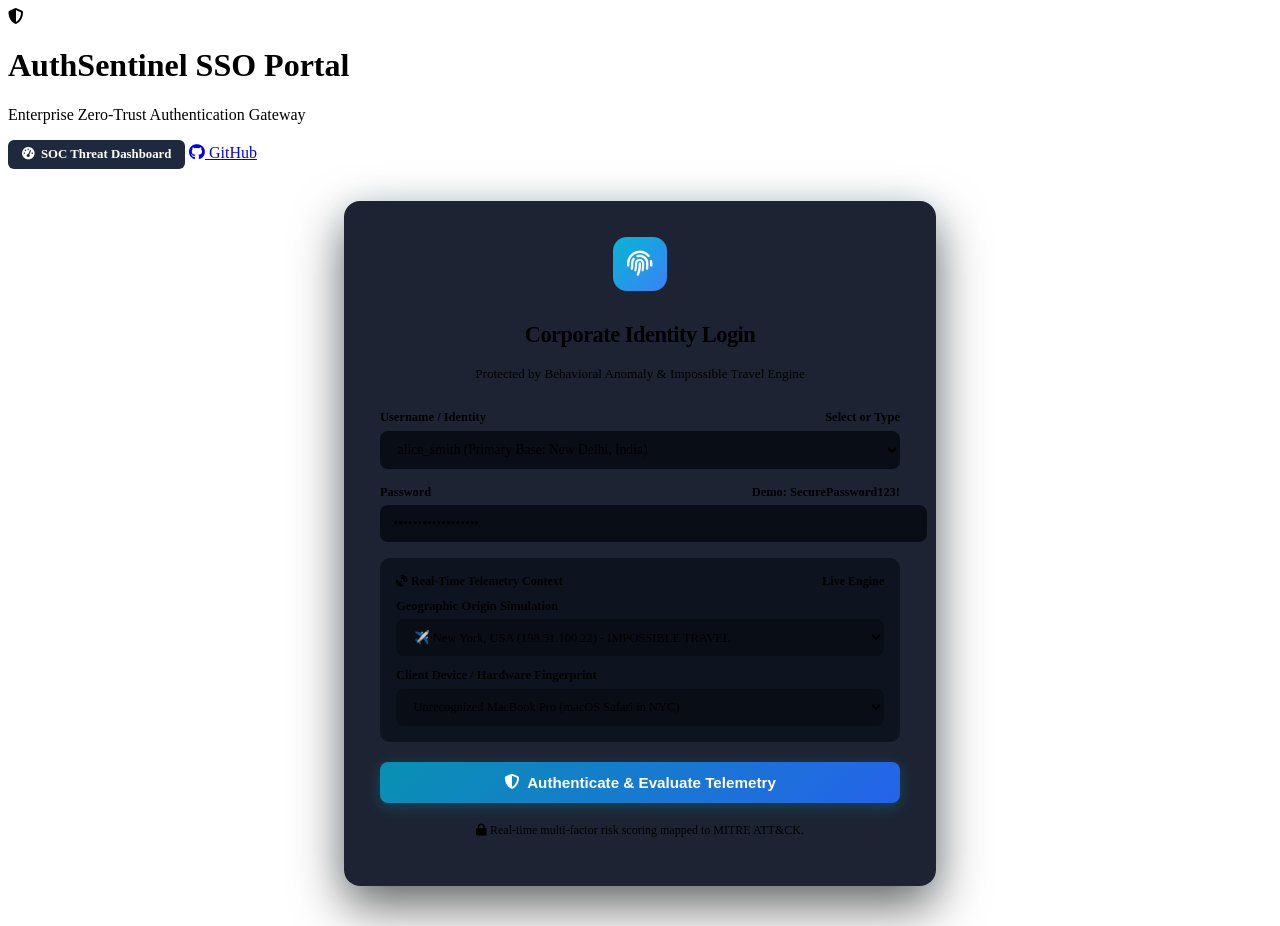
==== app/static/login.html @ 96bc302a "feat: add dedicated /login enterprise portal and connect with SOC dashboard" ====
<!DOCTYPE html>
<html lang="en">
<head>
    <meta charset="UTF-8">
    <meta name="viewport" content="width=device-width, initial-scale=1.0">
    <title>Enterprise Single Sign-On | AuthSentinel Protected Portal</title>
    
    <!-- Google Fonts & Font Awesome Icons -->
    <link rel="preconnect" href="https://fonts.googleapis.com">
    <link rel="preconnect" href="https://fonts.gstatic.com" crossorigin>
    <link href="https://fonts.googleapis.com/css2?family=JetBrains+Mono:wght@400;500;700&family=Plus+Jakarta+Sans:wght@400;500;600;700;800&display=swap" rel="stylesheet">
    <link rel="stylesheet" href="https://cdnjs.cloudflare.com/ajax/libs/font-awesome/6.5.1/css/all.min.css">
    
    <!-- Custom Styles -->
    <link rel="stylesheet" href="/static/css/style.css">
    <style>
        body {
            display: flex;
            flex-direction: column;
            min-height: 100vh;
        }
        .login-page-container {
            flex: 1;
            display: flex;
            align-items: center;
            justify-content: center;
            padding: 2rem 1rem;
            position: relative;
            z-index: 10;
        }
        .login-box {
            background: rgba(17, 24, 39, 0.95);
            backdrop-filter: blur(16px);
            border: 1px solid var(--border-highlight);
            border-radius: 16px;
            width: 100%;
            max-width: 520px;
            padding: 2.25rem;
            box-shadow: 0 20px 50px rgba(0, 0, 0, 0.6), 0 0 30px rgba(6, 182, 212, 0.1);
        }
        .login-header {
            text-align: center;
            margin-bottom: 1.75rem;
        }
        .login-header .logo-badge {
            width: 54px;
            height: 54px;
            background: linear-gradient(135deg, #06b6d4, #3b82f6);
            border-radius: 14px;
            display: inline-flex;
            align-items: center;
            justify-content: center;
            font-size: 1.6rem;
            color: #fff;
            box-shadow: 0 0 25px var(--accent-cyan-glow);
            margin-bottom: 0.75rem;
        }
        .login-header h2 {
            font-size: 1.4rem;
            font-weight: 800;
            letter-spacing: -0.5px;
        }
        .login-header p {
            font-size: 0.82rem;
            color: var(--text-secondary);
            margin-top: 0.25rem;
        }
        .telemetry-simulator-card {
            background: #0d131f;
            border: 1px dashed var(--border-color);
            border-radius: 10px;
            padding: 1rem;
            margin-bottom: 1.25rem;
        }
        .telemetry-title {
            font-size: 0.75rem;
            font-weight: 700;
            color: var(--accent-cyan);
            font-family: var(--font-mono);
            display: flex;
            align-items: center;
            justify-content: space-between;
            margin-bottom: 0.6rem;
        }
        .input-group {
            margin-bottom: 1rem;
        }
        .input-group label {
            display: flex;
            justify-content: space-between;
            font-size: 0.78rem;
            font-weight: 600;
            color: var(--text-secondary);
            margin-bottom: 0.35rem;
            font-family: var(--font-mono);
        }
        .input-control {
            width: 100%;
            background: #090d16;
            border: 1px solid var(--border-color);
            border-radius: 8px;
            padding: 0.65rem 0.85rem;
            font-size: 0.85rem;
            color: var(--text-primary);
            font-family: var(--font-sans);
            outline: none;
            transition: all 0.2s;
        }
        .input-control:focus {
            border-color: var(--accent-cyan);
            box-shadow: 0 0 10px rgba(6, 182, 212, 0.2);
        }
        .btn-signin {
            width: 100%;
            background: linear-gradient(135deg, #0891b2, #2563eb);
            color: #fff;
            border: none;
            border-radius: 8px;
            padding: 0.75rem;
            font-size: 0.95rem;
            font-weight: 700;
            cursor: pointer;
            transition: all 0.2s;
            display: flex;
            align-items: center;
            justify-content: center;
            gap: 0.5rem;
            box-shadow: 0 4px 15px rgba(6, 182, 212, 0.25);
            margin-top: 1.25rem;
        }
        .btn-signin:hover {
            transform: translateY(-1px);
            box-shadow: 0 6px 20px rgba(6, 182, 212, 0.35);
        }
        .login-alert-banner {
            border-radius: 10px;
            padding: 1rem;
            margin-top: 1.25rem;
            font-size: 0.82rem;
            display: none;
            animation: fadeIn 0.3s ease-in-out;
        }
        @keyframes fadeIn {
            from { opacity: 0; transform: translateY(-5px); }
            to { opacity: 1; transform: translateY(0); }
        }
        .alert-success-box {
            background: rgba(16, 185, 129, 0.15);
            border: 1px solid rgba(16, 185, 129, 0.4);
            color: #34d399;
        }
        .alert-danger-box {
            background: rgba(239, 68, 68, 0.15);
            border: 1px solid rgba(239, 68, 68, 0.4);
            color: #f87171;
        }
        .alert-warning-box {
            background: rgba(245, 158, 11, 0.15);
            border: 1px solid rgba(245, 158, 11, 0.4);
            color: #fbbf24;
        }
        .alert-detail-row {
            margin-top: 0.5rem;
            font-family: var(--font-mono);
            font-size: 0.76rem;
            border-top: 1px dashed rgba(255, 255, 255, 0.1);
            padding-top: 0.5rem;
        }
        .nav-link-btn {
            background: #1f293d;
            color: #fff;
            text-decoration: none;
            padding: 0.45rem 0.85rem;
            border-radius: 6px;
            font-size: 0.8rem;
            font-weight: 600;
            display: inline-flex;
            align-items: center;
            gap: 0.4rem;
            border: 1px solid var(--border-color);
            transition: all 0.2s;
        }
        .nav-link-btn:hover {
            border-color: var(--accent-cyan);
            background: #25334e;
        }
        .footer-note {
            text-align: center;
            font-size: 0.75rem;
            color: var(--text-muted);
            margin-top: 1.25rem;
            font-family: var(--font-mono);
        }
    </style>
</head>
<body class="bg-dark text-light">

    <!-- Top Navigation Header -->
    <header class="soc-header">
        <div class="soc-brand">
            <div class="brand-logo">
                <i class="fa-solid fa-shield-halved"></i>
            </div>
            <div class="brand-text">
                <h1>AuthSentinel <span>SSO Portal</span></h1>
                <p>Enterprise Zero-Trust Authentication Gateway</p>
            </div>
        </div>

        <div class="soc-status-bar">
            <a href="/" class="nav-link-btn">
                <i class="fa-solid fa-gauge-high text-cyan"></i> SOC Threat Dashboard
            </a>
            <a href="https://github.com/itz8Mahith/Suspicious-login-detection-system" target="_blank" class="btn-github">
                <i class="fa-brands fa-github"></i> GitHub
            </a>
        </div>
    </header>

    <!-- Main Login Container -->
    <main class="login-page-container">
        <div class="login-box">
            
            <div class="login-header">
                <div class="logo-badge">
                    <i class="fa-solid fa-fingerprint"></i>
                </div>
                <h2>Corporate Identity Login</h2>
                <p>Protected by Behavioral Anomaly & Impossible Travel Engine</p>
            </div>

            <form id="enterpriseLoginForm" onsubmit="handleLoginSubmit(event)">
                
                <!-- Identity Credentials -->
                <div class="input-group">
                    <label>
                        <span>Username / Identity</span>
                        <span class="text-cyan">Select or Type</span>
                    </label>
                    <select id="loginUsername" class="input-control" onchange="syncUserPreset(this.value)">
                        <option value="alice_smith">alice_smith (Primary Base: New Delhi, India)</option>
                        <option value="bob_jones">bob_jones (Primary Base: San Francisco, USA)</option>
                    </select>
                </div>

                <div class="input-group">
                    <label>
                        <span>Password</span>
                        <span class="text-muted">Demo: SecurePassword123!</span>
                    </label>
                    <input type="password" id="loginPassword" class="input-control" value="SecurePassword123!" required>
                </div>

                <!-- Simulation Telemetry Picker -->
                <div class="telemetry-simulator-card">
                    <div class="telemetry-title">
                        <span><i class="fa-solid fa-satellite-dish"></i> Real-Time Telemetry Context</span>
                        <span class="badge badge-accent">Live Engine</span>
                    </div>

                    <div class="input-group" style="margin-bottom: 0.75rem;">
                        <label>Geographic Origin Simulation</label>
                        <select id="loginLocation" class="input-control" style="font-family: var(--font-mono); font-size: 0.78rem;">
                            <option value="103.21.124.5">📍 New Delhi, India (103.21.124.5) - Alice's Baseline</option>
                            <option value="198.51.100.22" selected>✈️ New York, USA (198.51.100.22) - IMPOSSIBLE TRAVEL</option>
                            <option value="198.51.100.99">📍 San Francisco, USA (198.51.100.99) - Bob's Baseline</option>
                            <option value="185.220.101.5">🕵️ Frankfurt, Germany (185.220.101.5) - Tor Exit Node</option>
                            <option value="103.24.150.10">📍 Bengaluru, India (103.24.150.10) - Corporate Hub</option>
                        </select>
                    </div>

                    <div class="input-group" style="margin-bottom: 0;">
                        <label>Client Device / Hardware Fingerprint</label>
                        <select id="loginDevice" class="input-control" style="font-family: var(--font-mono); font-size: 0.78rem;">
                            <option value="fp_alice_workstation_dell">Verified Corporate Workstation (Dell Windows 11)</option>
                            <option value="fp_unauthorized_mac_nyc" selected>Unrecognized MacBook Pro (macOS Safari in NYC)</option>
                            <option value="fp_tor_bundle_node">Tor Browser Bundle (Linux x86_64)</option>
                            <option value="fp_novel_iphone15">Mobile Device (Apple iPhone 15 Pro)</option>
                        </select>
                    </div>
                </div>

                <button type="submit" class="btn-signin" id="btnSubmit">
                    <i class="fa-solid fa-shield-halved"></i> Authenticate & Evaluate Telemetry
                </button>

            </form>

            <!-- Dynamic Result Alert Box -->
            <div id="loginResultBanner" class="login-alert-banner">
                <div id="bannerHeader" style="display: flex; align-items: center; gap: 0.5rem; font-weight: 700;">
                    <!-- Injected dynamically -->
                </div>
                <div id="bannerContent" style="margin-top: 0.35rem;">
                    <!-- Injected dynamically -->
                </div>
                <div id="bannerDetails" class="alert-detail-row">
                    <!-- Injected telemetry details -->
                </div>
                <div style="margin-top: 0.75rem; text-align: right;">
                    <a href="/" class="nav-link-btn" style="font-size: 0.75rem; padding: 0.35rem 0.7rem;">
                        View Threat Incident on SOC Map &rarr;
                    </a>
                </div>
            </div>

            <p class="footer-note">
                <i class="fa-solid fa-lock text-cyan"></i> Real-time multi-factor risk scoring mapped to MITRE ATT&CK.
            </p>

        </div>
    </main>

    <script>
        function syncUserPreset(username) {
            const locSelect = document.getElementById('loginLocation');
            const devSelect = document.getElementById('loginDevice');
            if (username === 'alice_smith') {
                locSelect.value = '198.51.100.22'; // Default to impossible travel test
                devSelect.value = 'fp_unauthorized_mac_nyc';
            } else {
                locSelect.value = '198.51.100.99';
                devSelect.value = 'fp_alice_workstation_dell';
            }
        }

        async function handleLoginSubmit(event) {
            event.preventDefault();
            const btn = document.getElementById('btnSubmit');
            const banner = document.getElementById('loginResultBanner');
            const header = document.getElementById('bannerHeader');
            const content = document.getElementById('bannerContent');
            const details = document.getElementById('bannerDetails');

            btn.disabled = true;
            btn.innerHTML = `<i class="fa-solid fa-spinner fa-spin"></i> Analyzing Telemetry...`;
            banner.style.display = 'none';

            const username = document.getElementById('loginUsername').value;
            const password = document.getElementById('loginPassword').value;
            const ip = document.getElementById('loginLocation').value;
            const device = document.getElementById('loginDevice').value;

            try {
                const res = await fetch('/api/auth/login', {
                    method: 'POST',
                    headers: { 'Content-Type': 'application/json' },
                    body: JSON.stringify({
                        username: username,
                        password: password,
                        ip_address: ip,
                        user_agent: device,
                        device_fingerprint: device
                    })
                });

                const data = await res.json();
                const evalData = data.evaluation;
                banner.style.display = 'block';

                if (evalData.risk_score < 30 && evalData.action === 'ALLOW') {
                    banner.className = 'login-alert-banner alert-success-box';
                    header.innerHTML = `<i class="fa-solid fa-circle-check"></i> Authentication Granted (Low Risk)`;
                    content.innerHTML = `Welcome, <strong>${evalData.username}</strong>. Your login aligns with your verified behavioral baseline.`;
                    details.innerHTML = `Risk Score: <strong>${evalData.risk_score}/100</strong> | Location: ${evalData.geolocation.city}, ${evalData.geolocation.country} | Action: ALLOW`;
                } else if (evalData.action === 'BLOCK_AND_LOCK') {
                    banner.className = 'login-alert-banner alert-danger-box';
                    header.innerHTML = `<i class="fa-solid fa-ban"></i> 🚨 ACCESS BLOCKED & ACCOUNT LOCKED`;
                    content.innerHTML = `Critical threat indicators detected. The session has been terminated and the account is quarantined.`;
                    details.innerHTML = `Risk Score: <strong>${evalData.risk_score}/100 [CRITICAL]</strong> | Rules Triggered: ${evalData.triggered_rules.map(r => r.name).join(', ')}`;
                } else {
                    banner.className = 'login-alert-banner alert-warning-box';
                    const travel = evalData.impossible_travel_telemetry;
                    header.innerHTML = `<i class="fa-solid fa-triangle-exclamation"></i> ⚠️ SUSPICIOUS LOGIN DETECTED`;
                    
                    if (travel) {
                        content.innerHTML = `<strong>Impossible Travel Physics Violation:</strong> Physical jump of <strong>${travel.distance_km} km</strong> at <strong>${travel.speed_kmh} km/h</strong> (${travel.origin} &rarr; ${travel.destination}) exceeds airline speed limits!`;
                    } else {
                        content.innerHTML = `Suspicious login pattern detected. Secondary Multi-Factor Authentication (MFA) required.`;
                    }
                    
                    details.innerHTML = `Risk Score: <strong>${evalData.risk_score}/100 [${evalData.risk_level}]</strong> | MITRE ATT&CK: ${evalData.triggered_rules[0]?.mitre?.technique_id || 'T1078'} | Action: ${evalData.action}`;
                }

            } catch (err) {
                banner.style.display = 'block';
                banner.className = 'login-alert-banner alert-danger-box';
                header.innerHTML = `<i class="fa-solid fa-circle-xmark"></i> Connection Error`;
                content.innerHTML = err.message || "Failed to reach detection gateway.";
                details.innerHTML = "";
            } finally {
                btn.disabled = false;
                btn.innerHTML = `<i class="fa-solid fa-shield-halved"></i> Authenticate & Evaluate Telemetry`;
            }
        }
    </script>
</body>
</html>
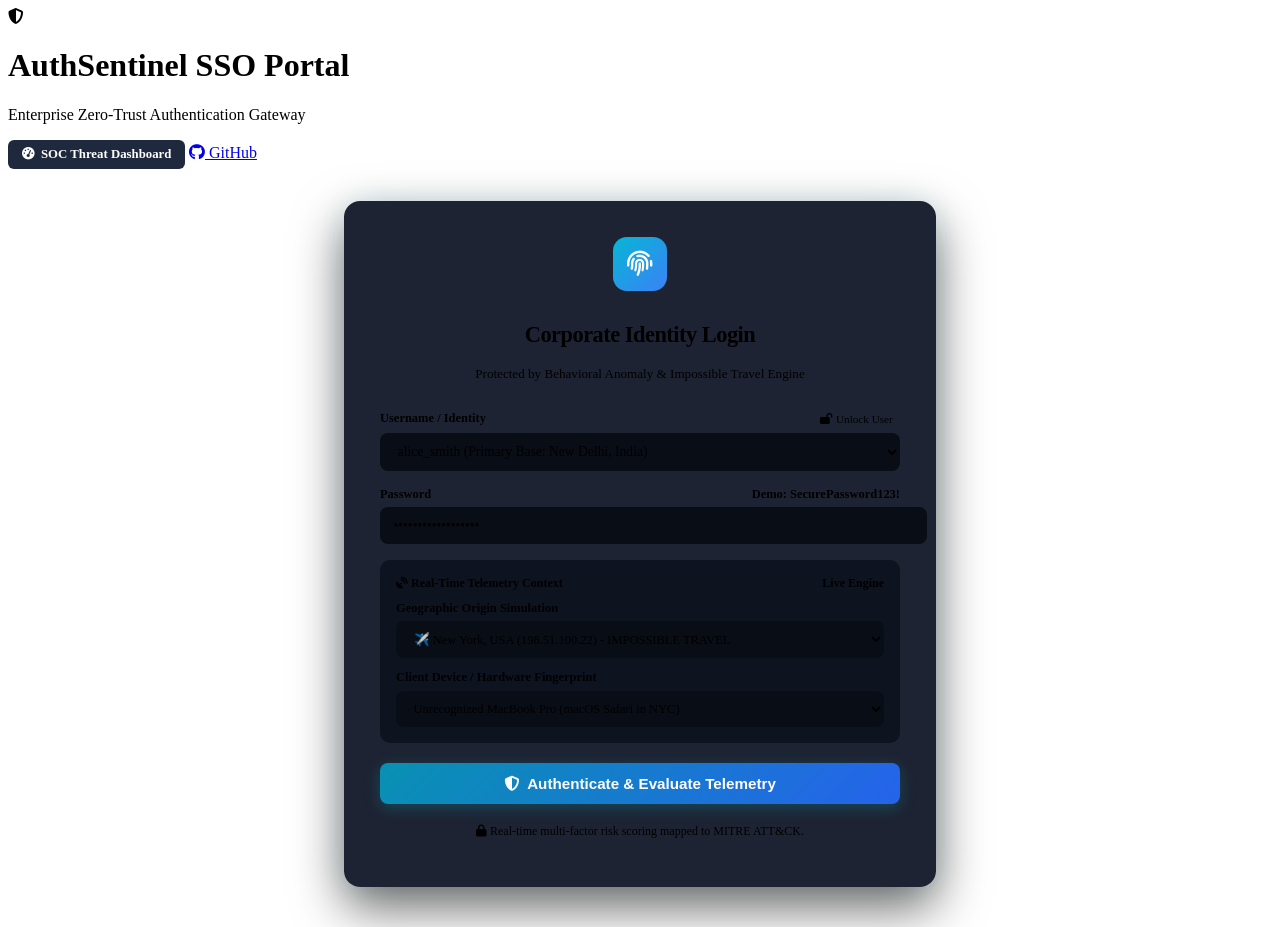
==== commit 3f5b7a9f: "fix(login): add robust response parsing, 403 quarantine handler, and 1-click user unlock" ====
--- a/app/static/login.html
+++ b/app/static/login.html
@@ -88,6 +88,7 @@
         .input-group label {
             display: flex;
             justify-content: space-between;
+            align-items: center;
             font-size: 0.78rem;
             font-weight: 600;
             color: var(--text-secondary);
@@ -184,6 +185,20 @@
             border-color: var(--accent-cyan);
             background: #25334e;
         }
+        .btn-unlock-small {
+            background: transparent;
+            border: 1px solid var(--accent-cyan);
+            color: var(--accent-cyan);
+            border-radius: 4px;
+            font-size: 0.7rem;
+            padding: 0.15rem 0.45rem;
+            cursor: pointer;
+            font-family: var(--font-mono);
+        }
+        .btn-unlock-small:hover {
+            background: var(--accent-cyan);
+            color: #000;
+        }
         .footer-note {
             text-align: center;
             font-size: 0.75rem;
@@ -235,7 +250,9 @@
                 <div class="input-group">
                     <label>
                         <span>Username / Identity</span>
-                        <span class="text-cyan">Select or Type</span>
+                        <button type="button" class="btn-unlock-small" onclick="quickUnlockUser()" title="Unlock / reset user if locked">
+                            <i class="fa-solid fa-lock-open"></i> Unlock User
+                        </button>
                     </label>
                     <select id="loginUsername" class="input-control" onchange="syncUserPreset(this.value)">
                         <option value="alice_smith">alice_smith (Primary Base: New Delhi, India)</option>
@@ -297,7 +314,10 @@
                 <div id="bannerDetails" class="alert-detail-row">
                     <!-- Injected telemetry details -->
                 </div>
-                <div style="margin-top: 0.75rem; text-align: right;">
+                <div style="margin-top: 0.75rem; display: flex; justify-content: space-between; align-items: center;">
+                    <button type="button" class="btn-unlock-small" onclick="quickUnlockUser()">
+                        <i class="fa-solid fa-rotate-left"></i> Unlock & Reset State
+                    </button>
                     <a href="/" class="nav-link-btn" style="font-size: 0.75rem; padding: 0.35rem 0.7rem;">
                         View Threat Incident on SOC Map &rarr;
                     </a>
@@ -320,7 +340,20 @@
                 devSelect.value = 'fp_unauthorized_mac_nyc';
             } else {
                 locSelect.value = '198.51.100.99';
-                devSelect.value = 'fp_alice_workstation_dell';
+                devSelect.value = 'fp_bob_macbook_pro';
+            }
+        }
+
+        async function quickUnlockUser() {
+            const username = document.getElementById('loginUsername').value;
+            try {
+                const res = await fetch(`/api/users/${username}/unlock`, { method: 'POST' });
+                const data = await res.json();
+                alert(data.message || `User '${username}' unlocked!`);
+                const banner = document.getElementById('loginResultBanner');
+                banner.style.display = 'none';
+            } catch (err) {
+                alert('Unlock request failed: ' + err.message);
             }
         }
 
@@ -355,19 +388,28 @@
                 });
 
                 const data = await res.json();
-                const evalData = data.evaluation;
                 banner.style.display = 'block';
+
+                if (!res.ok) {
+                    banner.className = 'login-alert-banner alert-danger-box';
+                    header.innerHTML = `<i class="fa-solid fa-lock"></i> 🚨 ACCOUNT QUARANTINED (403)`;
+                    content.innerHTML = `<strong>${data.detail || "Account is locked due to high-risk security triggers."}</strong>`;
+                    details.innerHTML = `Action: <strong>BLOCK & LOCK</strong> | Click <em>"Unlock & Reset State"</em> below to release the account.`;
+                    return;
+                }
+
+                const evalData = data.evaluation || {};
 
                 if (evalData.risk_score < 30 && evalData.action === 'ALLOW') {
                     banner.className = 'login-alert-banner alert-success-box';
                     header.innerHTML = `<i class="fa-solid fa-circle-check"></i> Authentication Granted (Low Risk)`;
                     content.innerHTML = `Welcome, <strong>${evalData.username}</strong>. Your login aligns with your verified behavioral baseline.`;
-                    details.innerHTML = `Risk Score: <strong>${evalData.risk_score}/100</strong> | Location: ${evalData.geolocation.city}, ${evalData.geolocation.country} | Action: ALLOW`;
+                    details.innerHTML = `Risk Score: <strong>${evalData.risk_score}/100</strong> | Location: ${evalData.geolocation?.city || 'Local'}, ${evalData.geolocation?.country || 'India'} | Action: ALLOW`;
                 } else if (evalData.action === 'BLOCK_AND_LOCK') {
                     banner.className = 'login-alert-banner alert-danger-box';
                     header.innerHTML = `<i class="fa-solid fa-ban"></i> 🚨 ACCESS BLOCKED & ACCOUNT LOCKED`;
                     content.innerHTML = `Critical threat indicators detected. The session has been terminated and the account is quarantined.`;
-                    details.innerHTML = `Risk Score: <strong>${evalData.risk_score}/100 [CRITICAL]</strong> | Rules Triggered: ${evalData.triggered_rules.map(r => r.name).join(', ')}`;
+                    details.innerHTML = `Risk Score: <strong>${evalData.risk_score}/100 [CRITICAL]</strong> | Rules Triggered: ${(evalData.triggered_rules || []).map(r => r.name).join(', ')}`;
                 } else {
                     banner.className = 'login-alert-banner alert-warning-box';
                     const travel = evalData.impossible_travel_telemetry;
@@ -379,7 +421,7 @@
                         content.innerHTML = `Suspicious login pattern detected. Secondary Multi-Factor Authentication (MFA) required.`;
                     }
                     
-                    details.innerHTML = `Risk Score: <strong>${evalData.risk_score}/100 [${evalData.risk_level}]</strong> | MITRE ATT&CK: ${evalData.triggered_rules[0]?.mitre?.technique_id || 'T1078'} | Action: ${evalData.action}`;
+                    details.innerHTML = `Risk Score: <strong>${evalData.risk_score}/100 [${evalData.risk_level || 'MEDIUM'}]</strong> | MITRE ATT&CK: ${evalData.triggered_rules?.[0]?.mitre?.technique_id || 'T1078'} | Action: ${evalData.action}`;
                 }
 
             } catch (err) {
